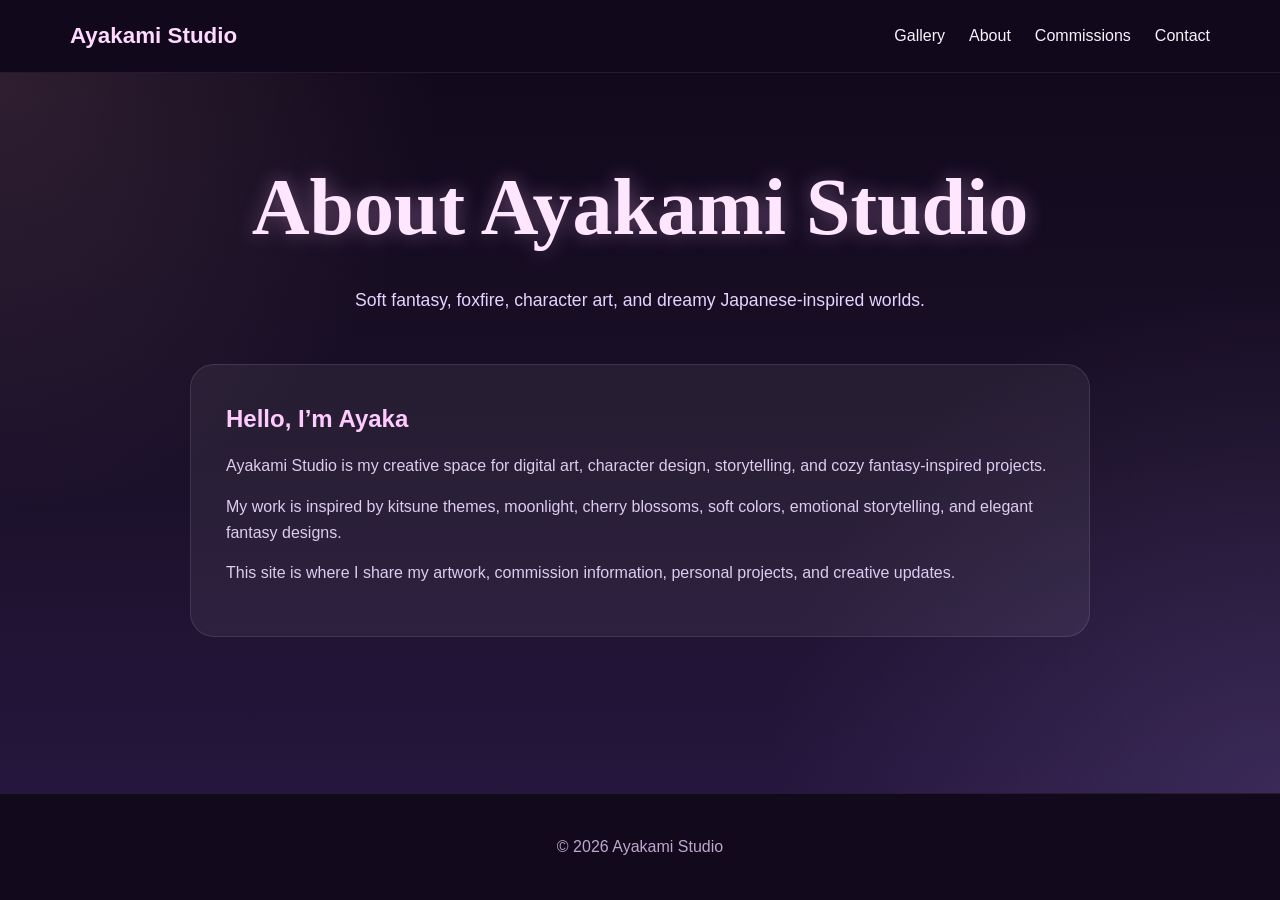
==== about.html @ 5dc8aed6 "Add files via upload" ====
<!DOCTYPE html>
<html lang="en">
<head>
  <meta charset="UTF-8" />
  <meta name="viewport" content="width=device-width, initial-scale=1.0" />
  <title>About | Ayakami Studio</title>
  <link rel="stylesheet" href="css/style.css" />
</head>

<body>
  <header class="site-header">
    <nav class="navbar">
      <a href="index.html" class="logo-text">Ayakami Studio</a>

      <div class="nav-links">
        <a href="gallery.html">Gallery</a>
        <a href="about.html">About</a>
        <a href="commissions.html">Commissions</a>
        <a href="contact.html">Contact</a>
      </div>
    </nav>
  </header>

  <main class="page">
    <section class="page-header">
      <h1>About Ayakami Studio</h1>
      <p>Soft fantasy, foxfire, character art, and dreamy Japanese-inspired worlds.</p>
    </section>

    <section class="content-card">
      <h2>Hello, I’m Ayaka</h2>

      <p>
        Ayakami Studio is my creative space for digital art, character design,
        storytelling, and cozy fantasy-inspired projects.
      </p>

      <p>
        My work is inspired by kitsune themes, moonlight, cherry blossoms,
        soft colors, emotional storytelling, and elegant fantasy designs.
      </p>

      <p>
        This site is where I share my artwork, commission information,
        personal projects, and creative updates.
      </p>
    </section>
  </main>

  <footer>
    <p>© 2026 Ayakami Studio</p>
  </footer>
</body>
</html>
---- css/style.css ----
/* ------------------ */
/* Global Settings */
/* ------------------ */

* {
    margin: 0;
    padding: 0;
    box-sizing: border-box;
}

body {
    background: #12091c;
    color: #f8f3ff;
    font-family: "Segoe UI", sans-serif;
    line-height: 1.6;
    overflow-x: hidden;
}

a {
    text-decoration: none;
    color: inherit;
}

/* ------------------ */
/* Header */
/* ------------------ */

.site-header {
    position: sticky;
    top: 0;
    z-index: 100;

    backdrop-filter: blur(12px);

    background: rgba(18, 9, 28, 0.8);

    border-bottom: 1px solid rgba(255,255,255,0.08);
}

.navbar {
    max-width: 1200px;

    margin: auto;

    padding: 18px 30px;

    display: flex;

    justify-content: space-between;

    align-items: center;
}

.logo-text {
    font-size: 1.4rem;
    font-weight: bold;
    color: #ffd9ff;
}

.nav-links {
    display: flex;
    gap: 24px;
}

.nav-links a {
    transition: .2s;
}

.nav-links a:hover {
    color: #ffbaf4;
}

/* ------------------ */
/* Hero */
/* ------------------ */

.hero {

    min-height: 80vh;

    display: flex;
    justify-content: center;
    align-items: center;

    text-align: center;

    position: relative;

    overflow: hidden;

    padding: 50px 20px;

    background:

        radial-gradient(
            circle at top left,
            rgba(255,182,193,.15),
            transparent 35%
        ),

        radial-gradient(
            circle at bottom right,
            rgba(190,160,255,.15),
            transparent 35%
        ),

        linear-gradient(
            180deg,
            #12091c,
            #1a1028,
            #25163d
        );
}

/* Moon */

.hero::after {

    content: "";

    position: absolute;

    width: 350px;
    height: 350px;

    top: -120px;
    right: -100px;

    border-radius: 50%;

    background:

        radial-gradient(
            circle,
            rgba(255,255,255,.9),
            rgba(255,220,255,.8),
            rgba(255,180,255,.2),
            transparent
        );

    filter: blur(5px);
}

/* Vertical Japanese Lines */

.hero::before {

    content: "";

    position: absolute;

    inset: 0;

    background-image:

        repeating-linear-gradient(
            90deg,
            transparent,
            transparent 140px,
            rgba(255,255,255,.02) 141px
        );
}

/* ------------------ */
/* Hero Content */
/* ------------------ */

.hero-content {
    position: relative;
    z-index: 5;
}

.hero-logo {

    width: 180px;
    height: 180px;

    object-fit: contain;

    margin-bottom: 30px;

    filter:
        drop-shadow(0 0 25px rgba(255,180,255,.4));
}

.hero h1 {

    font-size: clamp(4rem, 10vw, 7rem);

    font-family:
        "Yu Mincho",
        serif;

    color: #ffe6ff;

    letter-spacing: 3px;

    text-shadow:
        0 0 20px rgba(255,180,255,.4);
}

.japanese-name {

    margin-top: 10px;

    color: #d8b7ff;

    letter-spacing: 10px;

    font-size: 1.1rem;
}

.tagline {

    margin-top: 25px;

    font-size: 1.2rem;

    color: #e9d9ff;

    max-width: 700px;
}

/* ------------------ */
/* Buttons */
/* ------------------ */

.hero-buttons {

    margin-top: 40px;

    display: flex;

    justify-content: center;

    gap: 20px;

    flex-wrap: wrap;
}

.button {

    background: #ff9df0;

    color: #1c1028;

    padding: 14px 28px;

    border-radius: 999px;

    font-weight: bold;

    transition: .25s;
}

.button:hover {

    transform: translateY(-3px);

    background: #ffc7f8;
}

.secondary {

    background: transparent;

    color: #ffd6ff;

    border: 1px solid #ff9df0;
}

/* ------------------ */
/* Cards */
/* ------------------ */

.home-grid {

    max-width: 1200px;

    margin: 80px auto;

    padding: 0 25px;

    display: grid;

    grid-template-columns:
        repeat(auto-fit, minmax(250px, 1fr));

    gap: 25px;
}

.home-card {

    padding: 30px;

    border-radius: 20px;

    background:
        rgba(255,255,255,.05);

    border:
        1px solid rgba(255,255,255,.08);

    transition: .25s;
}

.home-card:hover {

    transform: translateY(-5px);

    border-color:
        rgba(255,180,255,.5);

    background:
        rgba(255,255,255,.08);
}

.home-card h2 {

    margin-bottom: 15px;

    color: #ffcbff;
}

.home-card p {

    color: #d7c5ea;
}

/* ------------------ */
/* Footer */
/* ------------------ */

footer {

    text-align: center;

    padding: 40px 20px;

    border-top:
        1px solid rgba(255,255,255,.08);

    color: #bca8cf;
}

/* ------------------ */
/* Mobile */
/* ------------------ */

@media (max-width: 768px) {

    .navbar {
        flex-direction: column;
        gap: 15px;
    }

    .nav-links {
        flex-wrap: wrap;
        justify-content: center;
    }

    .hero-logo {
        width: 140px;
        height: 140px;
    }
}

/* ------------------ */
/* Inner Pages */
/* ------------------ */

.page {
    min-height: 80vh;
    padding: 70px 25px;
    background:
        radial-gradient(circle at top left, rgba(255,182,193,.12), transparent 30%),
        radial-gradient(circle at bottom right, rgba(190,160,255,.14), transparent 35%),
        linear-gradient(180deg, #12091c, #1a1028, #25163d);
}

.page-header {
    max-width: 900px;
    margin: 0 auto 50px;
    text-align: center;
}

.page-header h1 {
    font-size: clamp(3rem, 8vw, 5rem);
    font-family: "Yu Mincho", serif;
    color: #ffe6ff;
    text-shadow: 0 0 20px rgba(255,180,255,.35);
}

.page-header p {
    margin-top: 15px;
    color: #e5d4ff;
    font-size: 1.1rem;
}

.content-card {
    max-width: 900px;
    margin: 0 auto 30px;
    padding: 35px;
    border-radius: 24px;
    background: rgba(255,255,255,.06);
    border: 1px solid rgba(255,255,255,.1);
}

.content-card h2 {
    color: #ffcbff;
    margin-bottom: 15px;
}

.content-card p {
    color: #ddccef;
    margin-bottom: 15px;
}

.content-card ul {
    padding-left: 25px;
    color: #ddccef;
}

.gallery-grid,
.social-grid,
.commission-grid {
    max-width: 1200px;
    margin: 0 auto;
    display: grid;
    gap: 25px;
}

.gallery-grid {
    grid-template-columns: repeat(auto-fit, minmax(240px, 1fr));
}

.gallery-card,
.social-card {
    background: rgba(255,255,255,.06);
    border: 1px solid rgba(255,255,255,.1);
    border-radius: 24px;
    overflow: hidden;
    transition: .25s;
}

.gallery-card:hover,
.social-card:hover {
    transform: translateY(-5px);
    border-color: rgba(255,180,255,.5);
    background: rgba(255,255,255,.09);
}

.gallery-card img {
    width: 100%;
    height: 260px;
    object-fit: cover;
    display: block;
}

.gallery-card h2,
.social-card h2 {
    padding: 20px 20px 5px;
    color: #ffcbff;
}

.gallery-card p,
.social-card p {
    padding: 0 20px 22px;
    color: #d7c5ea;
}

.social-grid {
    grid-template-columns: repeat(auto-fit, minmax(230px, 1fr));
}

.social-card {
    padding: 10px;
}

.commission-grid {
    grid-template-columns: repeat(auto-fit, minmax(300px, 1fr));
    margin-bottom: 30px;
}
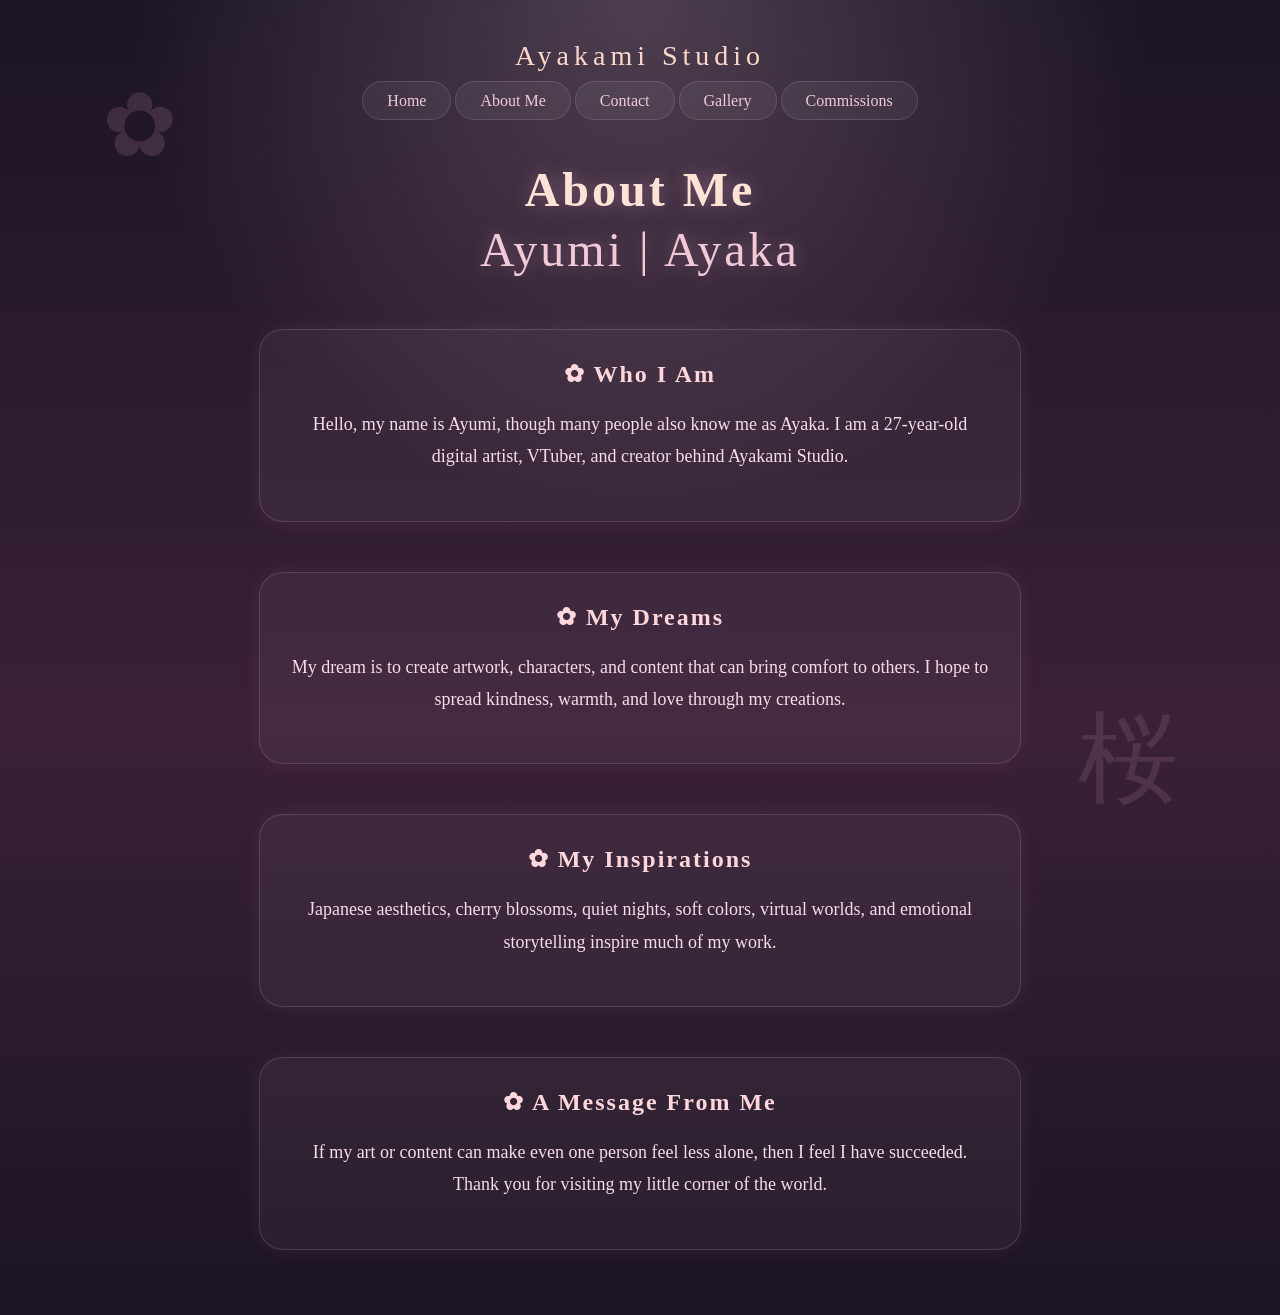
==== commit 381bfb82: "Added About, Contact, Gallery, and Commissions pages" ====
--- a/about.html
+++ b/about.html
@@ -1,54 +1,81 @@
 <!DOCTYPE html>
 <html lang="en">
 <head>
-  <meta charset="UTF-8" />
-  <meta name="viewport" content="width=device-width, initial-scale=1.0" />
-  <title>About | Ayakami Studio</title>
-  <link rel="stylesheet" href="css/style.css" />
+    <meta charset="UTF-8">
+    <meta name="viewport" content="width=device-width, initial-scale=1.0">
+    <title>About Me | Ayakami Studio</title>
+
+    <link rel="stylesheet" href="css/style.css">
 </head>
 
 <body>
-  <header class="site-header">
-    <nav class="navbar">
-      <a href="index.html" class="logo-text">Ayakami Studio</a>
 
-      <div class="nav-links">
+    <main class="home">
+
+        <p class="studio-name">Ayakami Studio</p>
+
+      <nav>
+        <a href="index.html">Home</a>
+        <a href="about.html">About Me</a>
+        <a href="contact.html">Contact</a>
         <a href="gallery.html">Gallery</a>
-        <a href="about.html">About</a>
         <a href="commissions.html">Commissions</a>
-        <a href="contact.html">Contact</a>
-      </div>
-    </nav>
-  </header>
+      </nav>
 
-  <main class="page">
-    <section class="page-header">
-      <h1>About Ayakami Studio</h1>
-      <p>Soft fantasy, foxfire, character art, and dreamy Japanese-inspired worlds.</p>
-    </section>
 
-    <section class="content-card">
-      <h2>Hello, I’m Ayaka</h2>
+        <section class="name-block">
+            <h1>About Me</h1>
+            <p class="japanese-name">Ayumi | Ayaka </p>
+        </section>
 
-      <p>
-        Ayakami Studio is my creative space for digital art, character design,
-        storytelling, and cozy fantasy-inspired projects.
-      </p>
+        <div class="about-card">
 
-      <p>
-        My work is inspired by kitsune themes, moonlight, cherry blossoms,
-        soft colors, emotional storytelling, and elegant fantasy designs.
-      </p>
+            <h2>✿ Who I Am</h2>
 
-      <p>
-        This site is where I share my artwork, commission information,
-        personal projects, and creative updates.
-      </p>
-    </section>
-  </main>
+            <p>
+                Hello, my name is Ayumi, though many people also know me as Ayaka.
+                I am a 27-year-old digital artist, VTuber, and creator behind
+                Ayakami Studio.
+            </p>
 
-  <footer>
-    <p>© 2026 Ayakami Studio</p>
-  </footer>
+        </div>
+
+        <div class="about-card">
+
+            <h2>✿ My Dreams</h2>
+
+            <p>
+                My dream is to create artwork, characters, and content that can
+                bring comfort to others. I hope to spread kindness, warmth,
+                and love through my creations.
+            </p>
+
+        </div>
+
+        <div class="about-card">
+
+            <h2>✿ My Inspirations</h2>
+
+            <p>
+                Japanese aesthetics, cherry blossoms, quiet nights, soft colors,
+                virtual worlds, and emotional storytelling inspire much of my work.
+            </p>
+
+        </div>
+
+        <div class="about-card">
+
+            <h2>✿ A Message From Me</h2>
+
+            <p>
+                If my art or content can make even one person feel less alone,
+                then I feel I have succeeded. Thank you for visiting my little
+                corner of the world.
+            </p>
+
+        </div>
+
+    </main>
+
 </body>
 </html>
--- a/css/style.css
+++ b/css/style.css
@@ -1,483 +1,421 @@
-/* ------------------ */
-/* Global Settings */
-/* ------------------ */
-
-* {
+/* ==========================
+   Global Theme
+========================== */
+
+body {
     margin: 0;
-    padding: 0;
-    box-sizing: border-box;
-}
-
-body {
-    background: #12091c;
-    color: #f8f3ff;
-    font-family: "Segoe UI", sans-serif;
-    line-height: 1.6;
-    overflow-x: hidden;
-}
-
-a {
-    text-decoration: none;
-    color: inherit;
-}
-
-/* ------------------ */
-/* Header */
-/* ------------------ */
-
-.site-header {
-    position: sticky;
-    top: 0;
-    z-index: 100;
-
-    backdrop-filter: blur(12px);
-
-    background: rgba(18, 9, 28, 0.8);
-
-    border-bottom: 1px solid rgba(255,255,255,0.08);
-}
-
-.navbar {
-    max-width: 1200px;
-
-    margin: auto;
-
-    padding: 18px 30px;
-
-    display: flex;
-
-    justify-content: space-between;
-
-    align-items: center;
-}
-
-.logo-text {
-    font-size: 1.4rem;
-    font-weight: bold;
-    color: #ffd9ff;
-}
-
-.nav-links {
-    display: flex;
-    gap: 24px;
-}
-
-.nav-links a {
-    transition: .2s;
-}
-
-.nav-links a:hover {
-    color: #ffbaf4;
-}
-
-/* ------------------ */
-/* Hero */
-/* ------------------ */
-
-.hero {
-
-    min-height: 80vh;
-
-    display: flex;
-    justify-content: center;
-    align-items: center;
-
-    text-align: center;
-
-    position: relative;
-
-    overflow: hidden;
-
-    padding: 50px 20px;
+    min-height: 100vh;
+
+    font-family: Georgia, serif;
 
     background:
-
         radial-gradient(
-            circle at top left,
-            rgba(255,182,193,.15),
+            circle at top,
+            rgba(255, 214, 232, 0.22),
             transparent 35%
         ),
-
-        radial-gradient(
-            circle at bottom right,
-            rgba(190,160,255,.15),
-            transparent 35%
-        ),
-
         linear-gradient(
             180deg,
-            #12091c,
-            #1a1028,
-            #25163d
+            #1b1424,
+            #3a2138 55%,
+            #1b1424
         );
-}
-
-/* Moon */
-
-.hero::after {
-
-    content: "";
-
-    position: absolute;
-
+
+    color: #fff7f0;
+}
+
+body::before {
+    content: "✿";
+
+    position: fixed;
+
+    top: 8%;
+    left: 8%;
+
+    font-size: 90px;
+
+    color: rgba(255, 190, 210, 0.14);
+
+    pointer-events: none;
+}
+
+body::after {
+    content: "桜";
+
+    position: fixed;
+
+    bottom: 8%;
+    right: 8%;
+
+    font-size: 100px;
+
+    color: rgba(255, 190, 210, 0.12);
+
+    pointer-events: none;
+}
+
+/* ==========================
+   Layout
+========================== */
+
+.home {
+    min-height: 100vh;
+
+    display: flex;
+    flex-direction: column;
+
+    align-items: center;
+    justify-content: center;
+
+    text-align: center;
+
+    padding: 40px 20px;
+}
+
+/* ==========================
+   Studio Title
+========================== */
+
+.studio-name {
+    margin: 0 0 20px;
+
+    font-size: 28px;
+
+    letter-spacing: 5px;
+
+    color: #ffd6c9;
+}
+
+/* ==========================
+   Logo
+========================== */
+
+.logo {
     width: 350px;
-    height: 350px;
-
-    top: -120px;
-    right: -100px;
-
-    border-radius: 50%;
-
-    background:
-
-        radial-gradient(
-            circle,
-            rgba(255,255,255,.9),
-            rgba(255,220,255,.8),
-            rgba(255,180,255,.2),
-            transparent
-        );
-
-    filter: blur(5px);
-}
-
-/* Vertical Japanese Lines */
-
-.hero::before {
-
-    content: "";
-
-    position: absolute;
-
-    inset: 0;
-
-    background-image:
-
-        repeating-linear-gradient(
-            90deg,
-            transparent,
-            transparent 140px,
-            rgba(255,255,255,.02) 141px
-        );
-}
-
-/* ------------------ */
-/* Hero Content */
-/* ------------------ */
-
-.hero-content {
-    position: relative;
-    z-index: 5;
-}
-
-.hero-logo {
-
-    width: 180px;
-    height: 180px;
-
-    object-fit: contain;
+    max-width: 80%;
+
+    height: auto;
 
     margin-bottom: 30px;
 
     filter:
-        drop-shadow(0 0 25px rgba(255,180,255,.4));
-}
-
-.hero h1 {
-
-    font-size: clamp(4rem, 10vw, 7rem);
-
-    font-family:
-        "Yu Mincho",
-        serif;
-
-    color: #ffe6ff;
+        drop-shadow(0 0 10px rgba(255,180,210,0.3))
+        drop-shadow(0 0 25px rgba(255,180,210,0.15));
+}
+
+/* ==========================
+   Navigation
+========================== */
+
+nav {
+    margin-bottom: 50px;
+}
+
+nav a {
+    color: #f2c9d7;
+
+    text-decoration: none;
+
+    padding: 10px 24px;
+
+    border-radius: 30px;
+
+    background: rgba(255,255,255,0.05);
+
+    border: 1px solid rgba(255,214,232,0.15);
+
+    transition: 0.3s ease;
+}
+
+nav a:hover {
+    background: rgba(255,255,255,0.12);
+
+    box-shadow:
+        0 0 12px rgba(255,190,210,0.2);
+}
+
+/* ==========================
+   Names
+========================== */
+
+.name-block {
+    margin-bottom: 24px;
+}
+
+.name-block h1,
+.japanese-name {
+    margin: 0;
+
+    font-size: 48px;
+
+    line-height: 1.25;
 
     letter-spacing: 3px;
 
+    color: #ffe2d6;
+
     text-shadow:
-        0 0 20px rgba(255,180,255,.4);
+        0 0 18px rgba(255,170,205,0.35);
 }
 
 .japanese-name {
-
-    margin-top: 10px;
-
-    color: #d8b7ff;
-
-    letter-spacing: 10px;
-
-    font-size: 1.1rem;
-}
+    color: #f2c9d7;
+}
+
+/* ==========================
+   Tagline
+========================== */
 
 .tagline {
-
-    margin-top: 25px;
-
-    font-size: 1.2rem;
-
-    color: #e9d9ff;
-
-    max-width: 700px;
-}
-
-/* ------------------ */
-/* Buttons */
-/* ------------------ */
-
-.hero-buttons {
-
+    margin: 0 0 28px;
+
+    font-size: 18px;
+
+    letter-spacing: 3px;
+
+    text-transform: uppercase;
+
+    color: #d8a7b1;
+}
+
+/* ==========================
+   Welcome Text
+========================== */
+
+.welcome {
+    max-width: 650px;
+
+    margin: 0;
+
+    font-size: 20px;
+
+    line-height: 1.6;
+
+    color: #f8dce8;
+}
+
+/* ==========================
+   About Me Section
+========================== */
+
+.about-me {
+    padding: 90px 25px;
+
+    text-align: center;
+
+    background: rgba(255,214,232,0.05);
+
+    border-top: 1px solid rgba(255,214,232,0.15);
+}
+
+.about-me h2 {
+    margin-bottom: 35px;
+
+    font-size: 38px;
+
+    letter-spacing: 4px;
+
+    color: #ffd6c9;
+}
+
+.about-me p {
+    max-width: 750px;
+
+    margin: 0 auto 25px;
+
+    line-height: 1.9;
+
+    font-size: 19px;
+
+    color: #f8dce8;
+}
+
+/* ==========================
+   Contact Cards
+========================== */
+
+.contact-card {
+    width: 550px;
+    max-width: 90%;
+
+    margin: 30px 0;
+    padding: 30px;
+
+    background: rgba(255,220,235,0.05);
+
+    border: 1px solid rgba(255,220,235,0.15);
+
+    border-radius: 24px;
+
+    box-shadow:
+        0 0 20px rgba(255,180,210,0.08);
+}
+
+.contact-card h2 {
+    margin-top: 0;
+    margin-bottom: 20px;
+
+    color: #ffd6dc;
+
+    letter-spacing: 2px;
+}
+
+.contact-card p {
+    display: flex;
+
+    align-items: center;
+
+    margin: 14px 0;
+
+    font-size: 18px;
+}
+
+.contact-card i {
+    width: 30px;
+
+    margin-right: 12px;
+}
+
+/* Social Colors */
+
+.discord {
+    color: #5865F2;
+}
+
+.twitch {
+    color: #9146FF;
+}
+
+.twitter {
+    color: #e8e8e8;
+}
+
+.reddit {
+    color: #FF4500;
+}
+
+.vgen {
+    color: #ff93c9;
+}
+
+.kofi {
+    color: #29ABE0;
+}
+
+/* Business Colors */
+
+.email {
+    color: #ffd6dc;
+}
+
+.commissions {
+    color: #7CFFB2;
+}
+
+.collabs {
+    color: #8FD8FF;
+}
+
+.business {
+    color: #FFE08A;
+}
+
+/* ==========================
+   Closing Text
+========================== */
+
+.closing {
     margin-top: 40px;
 
-    display: flex;
-
-    justify-content: center;
-
-    gap: 20px;
-
-    flex-wrap: wrap;
-}
-
-.button {
-
-    background: #ff9df0;
-
-    color: #1c1028;
-
-    padding: 14px 28px;
-
-    border-radius: 999px;
-
-    font-weight: bold;
-
-    transition: .25s;
-}
-
-.button:hover {
-
-    transform: translateY(-3px);
-
-    background: #ffc7f8;
-}
-
-.secondary {
-
-    background: transparent;
-
-    color: #ffd6ff;
-
-    border: 1px solid #ff9df0;
-}
-
-/* ------------------ */
-/* Cards */
-/* ------------------ */
-
-.home-grid {
-
-    max-width: 1200px;
-
-    margin: 80px auto;
-
-    padding: 0 25px;
-
-    display: grid;
-
-    grid-template-columns:
-        repeat(auto-fit, minmax(250px, 1fr));
-
-    gap: 25px;
-}
-
-.home-card {
-
+    font-style: italic;
+
+    color: #d8a7b1;
+}
+
+/* ==========================
+   Mobile
+========================== */
+
+@media (max-width: 700px) {
+
+    .name-block h1,
+    .japanese-name {
+        font-size: 34px;
+    }
+
+    .logo {
+        width: 250px;
+    }
+
+    .welcome {
+        font-size: 18px;
+    }
+
+    .contact-card {
+        padding: 20px;
+    }
+}
+
+.about-card {
+    width: 700px;
+    max-width: 90%;
+
+    margin: 25px 0;
     padding: 30px;
 
-    border-radius: 20px;
-
-    background:
-        rgba(255,255,255,.05);
-
-    border:
-        1px solid rgba(255,255,255,.08);
-
-    transition: .25s;
-}
-
-.home-card:hover {
-
-    transform: translateY(-5px);
-
-    border-color:
-        rgba(255,180,255,.5);
-
-    background:
-        rgba(255,255,255,.08);
-}
-
-.home-card h2 {
-
-    margin-bottom: 15px;
-
-    color: #ffcbff;
-}
-
-.home-card p {
-
-    color: #d7c5ea;
-}
-
-/* ------------------ */
-/* Footer */
-/* ------------------ */
-
-footer {
-
-    text-align: center;
-
-    padding: 40px 20px;
-
-    border-top:
-        1px solid rgba(255,255,255,.08);
-
-    color: #bca8cf;
-}
-
-/* ------------------ */
-/* Mobile */
-/* ------------------ */
-
-@media (max-width: 768px) {
-
-    .navbar {
-        flex-direction: column;
-        gap: 15px;
-    }
-
-    .nav-links {
-        flex-wrap: wrap;
-        justify-content: center;
-    }
-
-    .hero-logo {
-        width: 140px;
-        height: 140px;
-    }
-}
-
-/* ------------------ */
-/* Inner Pages */
-/* ------------------ */
-
-.page {
-    min-height: 80vh;
-    padding: 70px 25px;
-    background:
-        radial-gradient(circle at top left, rgba(255,182,193,.12), transparent 30%),
-        radial-gradient(circle at bottom right, rgba(190,160,255,.14), transparent 35%),
-        linear-gradient(180deg, #12091c, #1a1028, #25163d);
-}
-
-.page-header {
-    max-width: 900px;
-    margin: 0 auto 50px;
-    text-align: center;
-}
-
-.page-header h1 {
-    font-size: clamp(3rem, 8vw, 5rem);
-    font-family: "Yu Mincho", serif;
-    color: #ffe6ff;
-    text-shadow: 0 0 20px rgba(255,180,255,.35);
-}
-
-.page-header p {
-    margin-top: 15px;
-    color: #e5d4ff;
-    font-size: 1.1rem;
-}
-
-.content-card {
-    max-width: 900px;
-    margin: 0 auto 30px;
-    padding: 35px;
+    background: rgba(255,220,235,0.05);
+
+    border: 1px solid rgba(255,220,235,0.15);
+
     border-radius: 24px;
-    background: rgba(255,255,255,.06);
-    border: 1px solid rgba(255,255,255,.1);
-}
-
-.content-card h2 {
-    color: #ffcbff;
-    margin-bottom: 15px;
-}
-
-.content-card p {
-    color: #ddccef;
-    margin-bottom: 15px;
-}
-
-.content-card ul {
-    padding-left: 25px;
-    color: #ddccef;
-}
-
-.gallery-grid,
-.social-grid,
-.commission-grid {
-    max-width: 1200px;
-    margin: 0 auto;
-    display: grid;
-    gap: 25px;
+
+    box-shadow:
+        0 0 20px rgba(255,180,210,0.08);
+}
+
+.about-card h2 {
+    margin-top: 0;
+
+    color: #ffd6dc;
+
+    letter-spacing: 2px;
+}
+
+.about-card p {
+    line-height: 1.8;
+
+    color: #f8dce8;
+
+    font-size: 18px;
 }
 
 .gallery-grid {
-    grid-template-columns: repeat(auto-fit, minmax(240px, 1fr));
-}
-
-.gallery-card,
-.social-card {
-    background: rgba(255,255,255,.06);
-    border: 1px solid rgba(255,255,255,.1);
-    border-radius: 24px;
-    overflow: hidden;
-    transition: .25s;
-}
-
-.gallery-card:hover,
-.social-card:hover {
-    transform: translateY(-5px);
-    border-color: rgba(255,180,255,.5);
-    background: rgba(255,255,255,.09);
-}
-
-.gallery-card img {
-    width: 100%;
-    height: 260px;
-    object-fit: cover;
-    display: block;
-}
-
-.gallery-card h2,
-.social-card h2 {
-    padding: 20px 20px 5px;
-    color: #ffcbff;
-}
-
-.gallery-card p,
-.social-card p {
-    padding: 0 20px 22px;
-    color: #d7c5ea;
-}
-
-.social-grid {
-    grid-template-columns: repeat(auto-fit, minmax(230px, 1fr));
-}
-
-.social-card {
-    padding: 10px;
-}
-
-.commission-grid {
-    grid-template-columns: repeat(auto-fit, minmax(300px, 1fr));
-    margin-bottom: 30px;
-}
+  width: 900px;
+  max-width: 95%;
+  margin-top: 40px;
+
+  display: grid;
+  grid-template-columns: repeat(3, 1fr);
+  gap: 22px;
+}
+
+.gallery-item {
+  min-height: 180px;
+
+  display: flex;
+  align-items: center;
+  justify-content: center;
+
+  background: rgba(255, 220, 235, 0.05);
+  border: 1px solid rgba(255, 220, 235, 0.15);
+  border-radius: 24px;
+
+  color: #f8dce8;
+  box-shadow: 0 0 20px rgba(255, 180, 210, 0.08);
+}
+
+@media (max-width: 800px) {
+  .gallery-grid {
+    grid-template-columns: 1fr;
+  }
+}
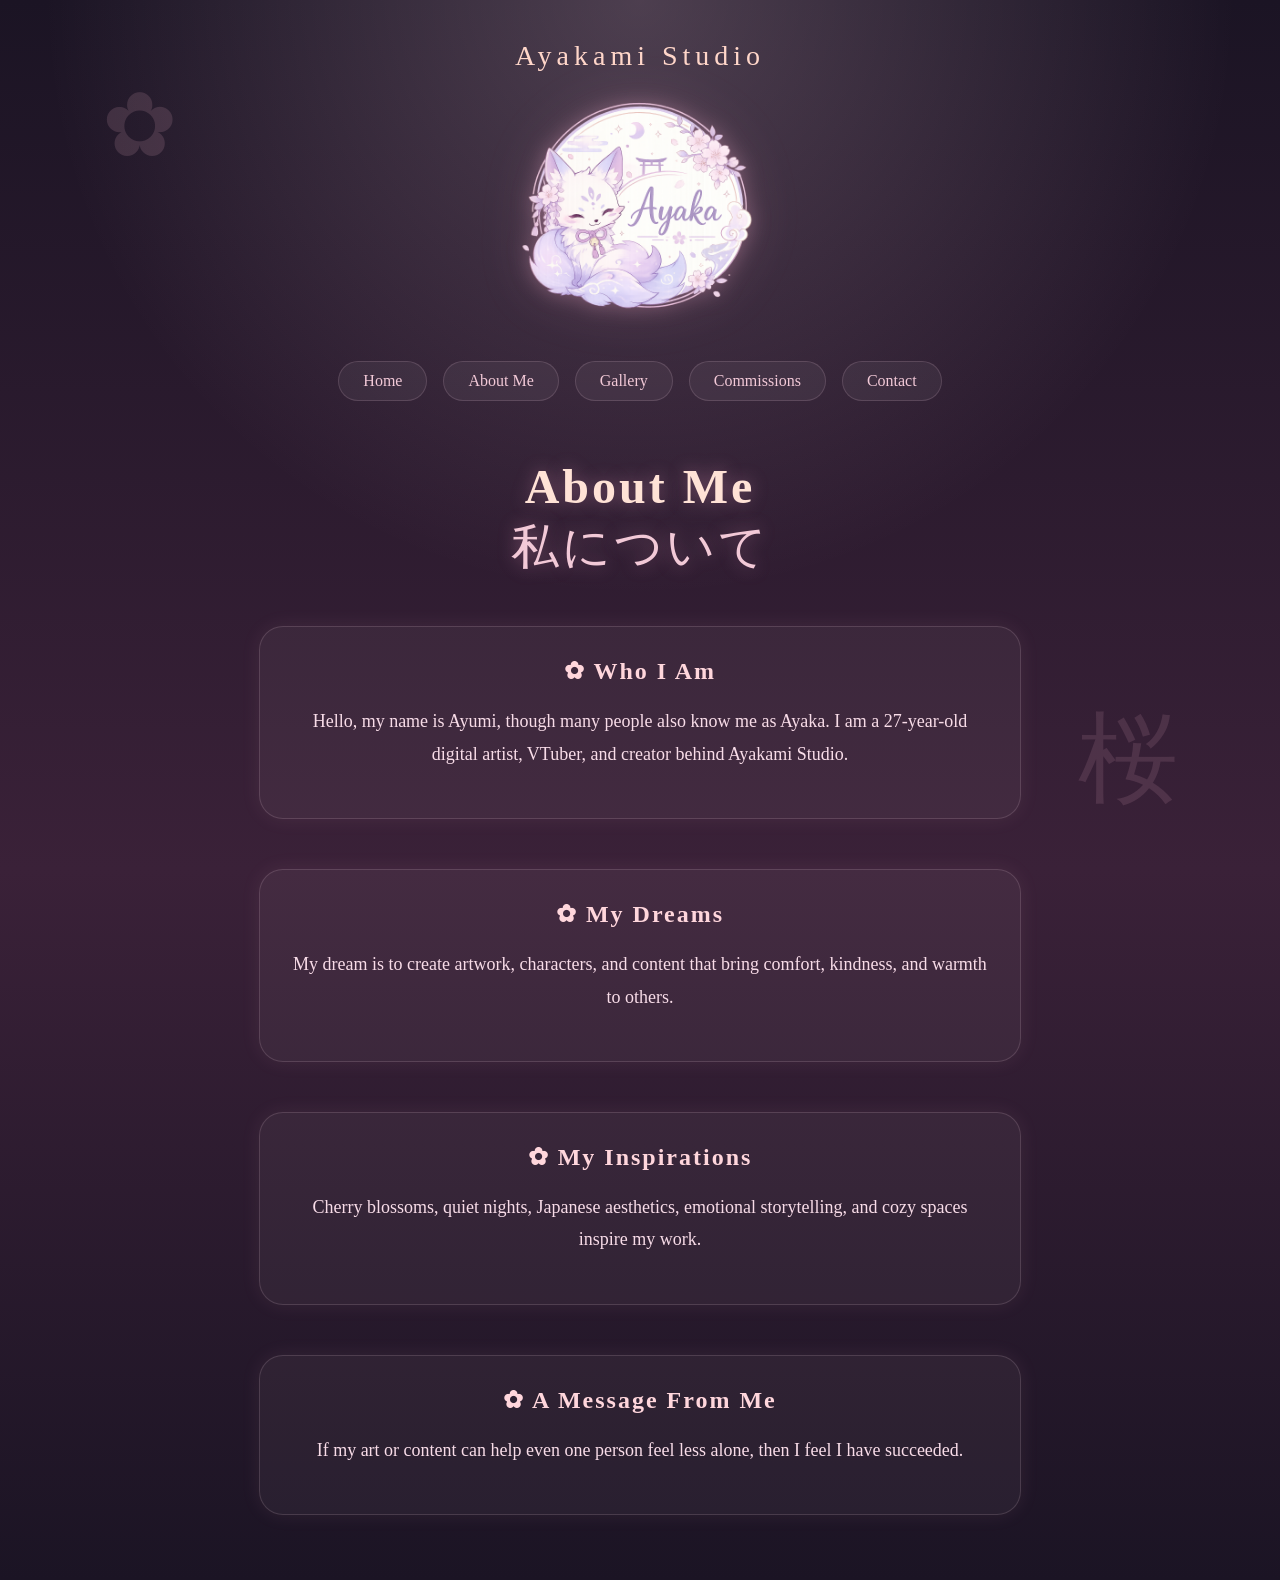
==== commit 98b573cd: "Updated website" ====
--- a/about.html
+++ b/about.html
@@ -1,5 +1,6 @@
 <!DOCTYPE html>
 <html lang="en">
+
 <head>
     <meta charset="UTF-8">
     <meta name="viewport" content="width=device-width, initial-scale=1.0">
@@ -14,22 +15,22 @@
 
         <p class="studio-name">Ayakami Studio</p>
 
-      <nav>
-        <a href="index.html">Home</a>
-        <a href="about.html">About Me</a>
-        <a href="contact.html">Contact</a>
-        <a href="gallery.html">Gallery</a>
-        <a href="commissions.html">Commissions</a>
-      </nav>
+        <img src="images/logo.png" alt="Ayakami Studio Logo" class="logo">
 
+        <nav>
+            <a href="index.html">Home</a>
+            <a href="about.html">About Me</a>
+            <a href="gallery.html">Gallery</a>
+            <a href="commissions.html">Commissions</a>
+            <a href="contact.html">Contact</a>
+        </nav>
 
         <section class="name-block">
             <h1>About Me</h1>
-            <p class="japanese-name">Ayumi | Ayaka </p>
+            <p class="japanese-name">私について</p>
         </section>
 
         <div class="about-card">
-
             <h2>✿ Who I Am</h2>
 
             <p>
@@ -37,45 +38,37 @@
                 I am a 27-year-old digital artist, VTuber, and creator behind
                 Ayakami Studio.
             </p>
-
         </div>
 
         <div class="about-card">
-
             <h2>✿ My Dreams</h2>
 
             <p>
-                My dream is to create artwork, characters, and content that can
-                bring comfort to others. I hope to spread kindness, warmth,
-                and love through my creations.
+                My dream is to create artwork, characters, and content that
+                bring comfort, kindness, and warmth to others.
             </p>
-
         </div>
 
         <div class="about-card">
-
             <h2>✿ My Inspirations</h2>
 
             <p>
-                Japanese aesthetics, cherry blossoms, quiet nights, soft colors,
-                virtual worlds, and emotional storytelling inspire much of my work.
+                Cherry blossoms, quiet nights, Japanese aesthetics,
+                emotional storytelling, and cozy spaces inspire my work.
             </p>
-
         </div>
 
         <div class="about-card">
-
             <h2>✿ A Message From Me</h2>
 
             <p>
-                If my art or content can make even one person feel less alone,
-                then I feel I have succeeded. Thank you for visiting my little
-                corner of the world.
+                If my art or content can help even one person feel less alone,
+                then I feel I have succeeded.
             </p>
-
         </div>
 
     </main>
 
 </body>
+
 </html>
--- a/css/style.css
+++ b/css/style.css
@@ -5,52 +5,37 @@
 body {
     margin: 0;
     min-height: 100vh;
-
     font-family: Georgia, serif;
 
     background:
-        radial-gradient(
-            circle at top,
+        radial-gradient(circle at top,
             rgba(255, 214, 232, 0.22),
-            transparent 35%
-        ),
-        linear-gradient(
-            180deg,
+            transparent 35%),
+        linear-gradient(180deg,
             #1b1424,
             #3a2138 55%,
-            #1b1424
-        );
+            #1b1424);
 
     color: #fff7f0;
 }
 
 body::before {
     content: "✿";
-
     position: fixed;
-
     top: 8%;
     left: 8%;
-
     font-size: 90px;
-
     color: rgba(255, 190, 210, 0.14);
-
     pointer-events: none;
 }
 
 body::after {
     content: "桜";
-
     position: fixed;
-
     bottom: 8%;
     right: 8%;
-
     font-size: 100px;
-
     color: rgba(255, 190, 210, 0.12);
-
     pointer-events: none;
 }
 
@@ -60,47 +45,33 @@
 
 .home {
     min-height: 100vh;
-
     display: flex;
     flex-direction: column;
-
     align-items: center;
-    justify-content: center;
-
     text-align: center;
 
     padding: 40px 20px;
 }
 
 /* ==========================
-   Studio Title
+   Studio Title + Logo
 ========================== */
 
 .studio-name {
     margin: 0 0 20px;
-
     font-size: 28px;
-
     letter-spacing: 5px;
-
     color: #ffd6c9;
 }
-
-/* ==========================
-   Logo
-========================== */
 
 .logo {
     width: 350px;
     max-width: 80%;
-
     height: auto;
-
     margin-bottom: 30px;
 
     filter:
-        drop-shadow(0 0 10px rgba(255,180,210,0.3))
-        drop-shadow(0 0 25px rgba(255,180,210,0.15));
+        drop-shadow(0 0 10px rgba(255, 180, 210, 0.3)) drop-shadow(0 0 25px rgba(255, 180, 210, 0.15));
 }
 
 /* ==========================
@@ -113,29 +84,26 @@
 
 nav a {
     color: #f2c9d7;
-
     text-decoration: none;
 
+    display: inline-block;
+    margin: 6px;
     padding: 10px 24px;
 
     border-radius: 30px;
-
-    background: rgba(255,255,255,0.05);
-
-    border: 1px solid rgba(255,214,232,0.15);
+    background: rgba(255, 255, 255, 0.05);
+    border: 1px solid rgba(255, 214, 232, 0.15);
 
     transition: 0.3s ease;
 }
 
 nav a:hover {
-    background: rgba(255,255,255,0.12);
-
-    box-shadow:
-        0 0 12px rgba(255,190,210,0.2);
-}
-
-/* ==========================
-   Names
+    background: rgba(255, 255, 255, 0.12);
+    box-shadow: 0 0 12px rgba(255, 190, 210, 0.2);
+}
+
+/* ==========================
+   Page Titles
 ========================== */
 
 .name-block {
@@ -145,17 +113,11 @@
 .name-block h1,
 .japanese-name {
     margin: 0;
-
     font-size: 48px;
-
     line-height: 1.25;
-
     letter-spacing: 3px;
-
     color: #ffe2d6;
-
-    text-shadow:
-        0 0 18px rgba(255,170,205,0.35);
+    text-shadow: 0 0 18px rgba(255, 170, 205, 0.35);
 }
 
 .japanese-name {
@@ -163,120 +125,82 @@
 }
 
 /* ==========================
-   Tagline
+   Text
 ========================== */
 
 .tagline {
     margin: 0 0 28px;
-
     font-size: 18px;
-
     letter-spacing: 3px;
-
     text-transform: uppercase;
-
     color: #d8a7b1;
 }
-
-/* ==========================
-   Welcome Text
-========================== */
 
 .welcome {
     max-width: 650px;
-
-    margin: 0;
-
+    margin: 0 0 35px;
     font-size: 20px;
-
     line-height: 1.6;
-
     color: #f8dce8;
 }
 
-/* ==========================
-   About Me Section
-========================== */
-
-.about-me {
-    padding: 90px 25px;
-
-    text-align: center;
-
-    background: rgba(255,214,232,0.05);
-
-    border-top: 1px solid rgba(255,214,232,0.15);
-}
-
-.about-me h2 {
-    margin-bottom: 35px;
-
-    font-size: 38px;
-
-    letter-spacing: 4px;
-
-    color: #ffd6c9;
-}
-
-.about-me p {
-    max-width: 750px;
-
-    margin: 0 auto 25px;
-
-    line-height: 1.9;
-
-    font-size: 19px;
-
-    color: #f8dce8;
-}
-
-/* ==========================
-   Contact Cards
-========================== */
-
+.closing {
+    max-width: 700px;
+    margin-top: 40px;
+    font-style: italic;
+    line-height: 1.7;
+    color: #d8a7b1;
+}
+
+/* ==========================
+   Cards
+========================== */
+
+.about-card,
 .contact-card {
-    width: 550px;
+    width: 700px;
     max-width: 90%;
 
-    margin: 30px 0;
+    margin: 25px 0;
     padding: 30px;
 
-    background: rgba(255,220,235,0.05);
-
-    border: 1px solid rgba(255,220,235,0.15);
-
+    background: rgba(255, 220, 235, 0.05);
+    border: 1px solid rgba(255, 220, 235, 0.15);
     border-radius: 24px;
 
-    box-shadow:
-        0 0 20px rgba(255,180,210,0.08);
-}
-
+    box-shadow: 0 0 20px rgba(255, 180, 210, 0.08);
+}
+
+.about-card h2,
 .contact-card h2 {
     margin-top: 0;
     margin-bottom: 20px;
 
     color: #ffd6dc;
-
     letter-spacing: 2px;
 }
+
+.about-card p,
+.contact-card p {
+    line-height: 1.8;
+    color: #f8dce8;
+    font-size: 18px;
+}
+
+/* ==========================
+   Contact Page
+========================== */
 
 .contact-card p {
     display: flex;
-
     align-items: center;
-
     margin: 14px 0;
-
-    font-size: 18px;
 }
 
 .contact-card i {
     width: 30px;
-
     margin-right: 12px;
 }
-
-/* Social Colors */
 
 .discord {
     color: #5865F2;
@@ -302,8 +226,6 @@
     color: #29ABE0;
 }
 
-/* Business Colors */
-
 .email {
     color: #ffd6dc;
 }
@@ -321,20 +243,43 @@
 }
 
 /* ==========================
-   Closing Text
-========================== */
-
-.closing {
+   Gallery Page
+========================== */
+
+.gallery-grid {
+    width: 900px;
+    max-width: 95%;
     margin-top: 40px;
 
-    font-style: italic;
-
-    color: #d8a7b1;
+    display: grid;
+    grid-template-columns: repeat(3, 1fr);
+    gap: 22px;
+}
+
+.gallery-item {
+    min-height: 180px;
+
+    display: flex;
+    align-items: center;
+    justify-content: center;
+
+    background: rgba(255, 220, 235, 0.05);
+    border: 1px solid rgba(255, 220, 235, 0.15);
+    border-radius: 24px;
+
+    color: #f8dce8;
+    box-shadow: 0 0 20px rgba(255, 180, 210, 0.08);
 }
 
 /* ==========================
    Mobile
 ========================== */
+
+@media (max-width: 800px) {
+    .gallery-grid {
+        grid-template-columns: 1fr;
+    }
+}
 
 @media (max-width: 700px) {
 
@@ -351,71 +296,8 @@
         font-size: 18px;
     }
 
+    .about-card,
     .contact-card {
         padding: 20px;
     }
 }
-
-.about-card {
-    width: 700px;
-    max-width: 90%;
-
-    margin: 25px 0;
-    padding: 30px;
-
-    background: rgba(255,220,235,0.05);
-
-    border: 1px solid rgba(255,220,235,0.15);
-
-    border-radius: 24px;
-
-    box-shadow:
-        0 0 20px rgba(255,180,210,0.08);
-}
-
-.about-card h2 {
-    margin-top: 0;
-
-    color: #ffd6dc;
-
-    letter-spacing: 2px;
-}
-
-.about-card p {
-    line-height: 1.8;
-
-    color: #f8dce8;
-
-    font-size: 18px;
-}
-
-.gallery-grid {
-  width: 900px;
-  max-width: 95%;
-  margin-top: 40px;
-
-  display: grid;
-  grid-template-columns: repeat(3, 1fr);
-  gap: 22px;
-}
-
-.gallery-item {
-  min-height: 180px;
-
-  display: flex;
-  align-items: center;
-  justify-content: center;
-
-  background: rgba(255, 220, 235, 0.05);
-  border: 1px solid rgba(255, 220, 235, 0.15);
-  border-radius: 24px;
-
-  color: #f8dce8;
-  box-shadow: 0 0 20px rgba(255, 180, 210, 0.08);
-}
-
-@media (max-width: 800px) {
-  .gallery-grid {
-    grid-template-columns: 1fr;
-  }
-}
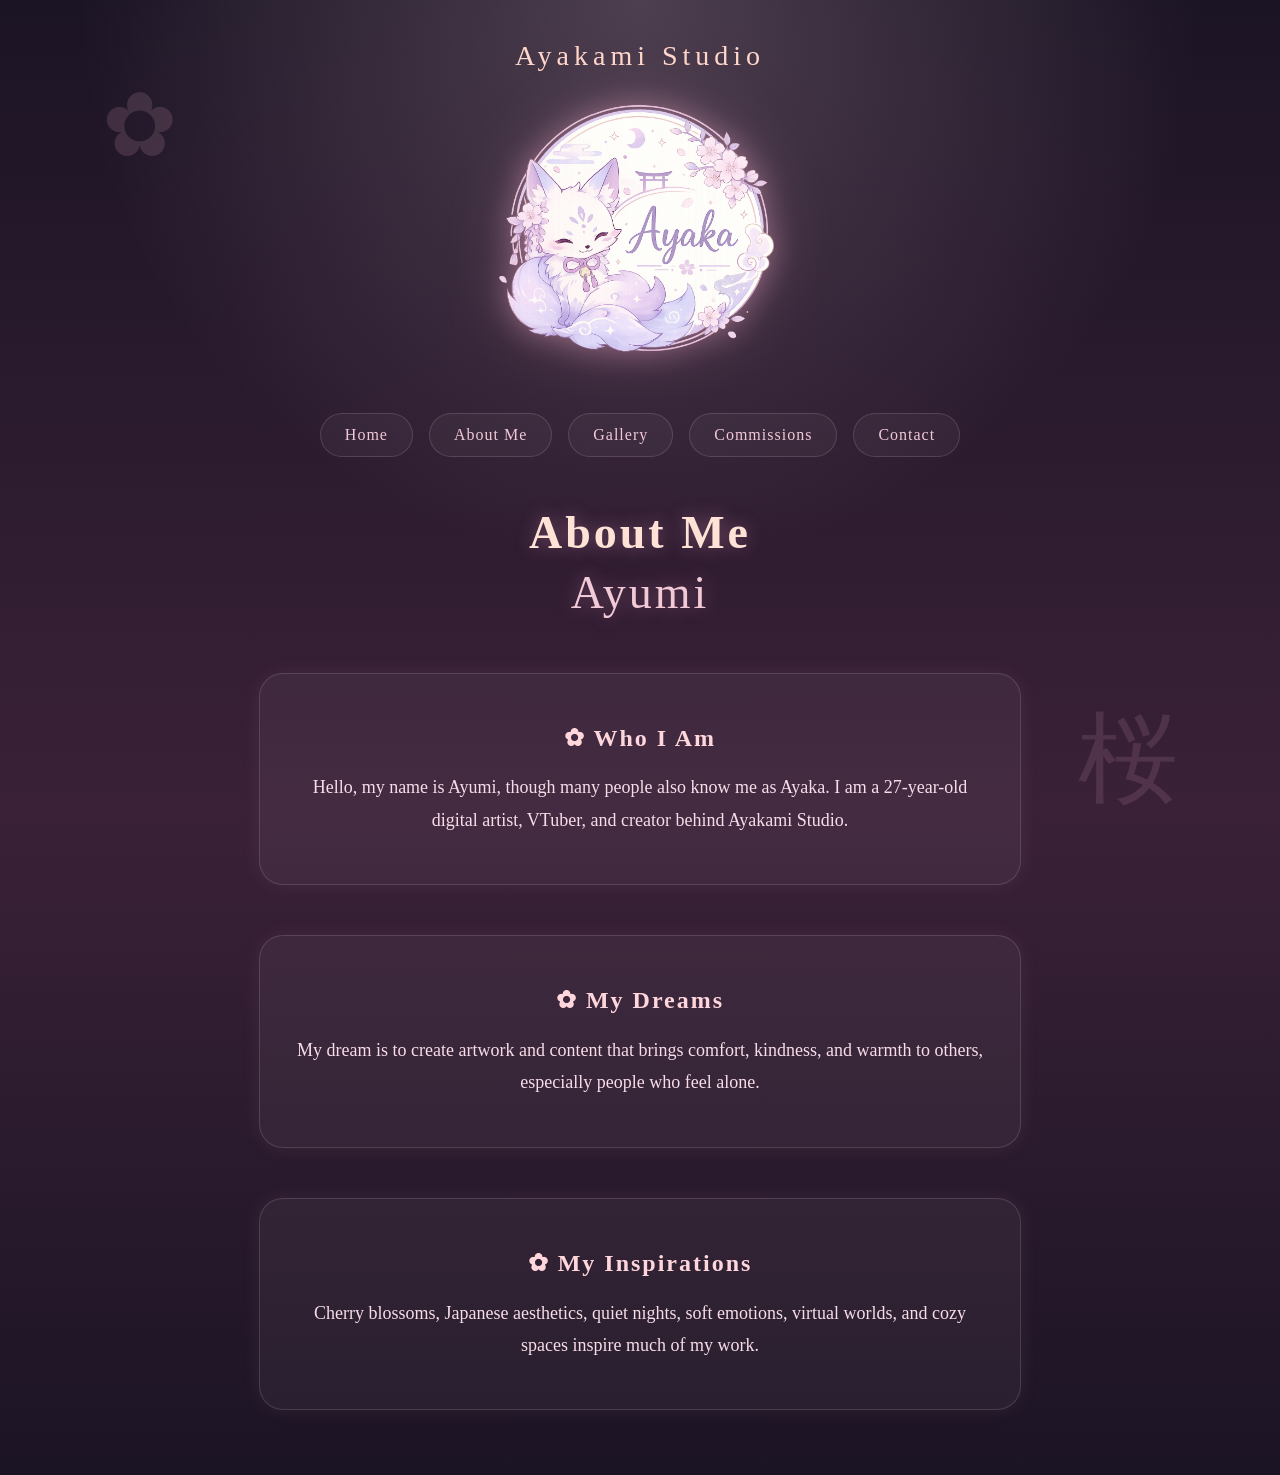
==== commit d1512a42: "Rebuild Ayakami Studio website" ====
--- a/about.html
+++ b/about.html
@@ -1,74 +1,63 @@
-<!DOCTYPE html>
-<html lang="en">
-
-<head>
-    <meta charset="UTF-8">
-    <meta name="viewport" content="width=device-width, initial-scale=1.0">
-    <title>About Me | Ayakami Studio</title>
-
-    <link rel="stylesheet" href="css/style.css">
-</head>
-
-<body>
-
-    <main class="home">
-
-        <p class="studio-name">Ayakami Studio</p>
-
-        <img src="images/logo.png" alt="Ayakami Studio Logo" class="logo">
-
-        <nav>
-            <a href="index.html">Home</a>
-            <a href="about.html">About Me</a>
-            <a href="gallery.html">Gallery</a>
-            <a href="commissions.html">Commissions</a>
-            <a href="contact.html">Contact</a>
-        </nav>
-
-        <section class="name-block">
-            <h1>About Me</h1>
-            <p class="japanese-name">私について</p>
-        </section>
-
-        <div class="about-card">
-            <h2>✿ Who I Am</h2>
-
-            <p>
-                Hello, my name is Ayumi, though many people also know me as Ayaka.
-                I am a 27-year-old digital artist, VTuber, and creator behind
-                Ayakami Studio.
-            </p>
-        </div>
-
-        <div class="about-card">
-            <h2>✿ My Dreams</h2>
-
-            <p>
-                My dream is to create artwork, characters, and content that
-                bring comfort, kindness, and warmth to others.
-            </p>
-        </div>
-
-        <div class="about-card">
-            <h2>✿ My Inspirations</h2>
-
-            <p>
-                Cherry blossoms, quiet nights, Japanese aesthetics,
-                emotional storytelling, and cozy spaces inspire my work.
-            </p>
-        </div>
-
-        <div class="about-card">
-            <h2>✿ A Message From Me</h2>
-
-            <p>
-                If my art or content can help even one person feel less alone,
-                then I feel I have succeeded.
-            </p>
-        </div>
-
-    </main>
-
-</body>
-
-</html>
+<!DOCTYPE html>
+<html lang="en">
+
+<head>
+  <meta charset="UTF-8" />
+  <meta name="viewport" content="width=device-width, initial-scale=1.0" />
+
+  <title>About | Ayakami Studio</title>
+
+  <link rel="stylesheet" href="css/style.css" />
+</head>
+
+<body>
+
+  <main class="home">
+
+    <p class="studio-name">Ayakami Studio</p>
+
+    <img src="images/logo.png" alt="Ayakami Studio Logo" class="logo">
+
+    <nav>
+      <a href="index.html">Home</a>
+      <a href="about.html">About Me</a>
+      <a href="gallery.html">Gallery</a>
+      <a href="commissions.html">Commissions</a>
+      <a href="contact.html">Contact</a>
+    </nav>
+
+    <section class="name-block">
+      <h1>About Me</h1>
+      <p>Ayumi</p>
+    </section>
+
+    <div class="about-card">
+      <h2>✿ Who I Am</h2>
+      <p>
+        Hello, my name is Ayumi, though many people also know me as Ayaka.
+        I am a 27-year-old digital artist, VTuber, and creator behind
+        Ayakami Studio.
+      </p>
+    </div>
+
+    <div class="about-card">
+      <h2>✿ My Dreams</h2>
+      <p>
+        My dream is to create artwork and content that brings comfort,
+        kindness, and warmth to others, especially people who feel alone.
+      </p>
+    </div>
+
+    <div class="about-card">
+      <h2>✿ My Inspirations</h2>
+      <p>
+        Cherry blossoms, Japanese aesthetics, quiet nights, soft emotions,
+        virtual worlds, and cozy spaces inspire much of my work.
+      </p>
+    </div>
+
+  </main>
+
+</body>
+
+</html>
--- a/css/style.css
+++ b/css/style.css
@@ -1,303 +1,479 @@
-/* ==========================
-   Global Theme
-========================== */
-
-body {
-    margin: 0;
-    min-height: 100vh;
-    font-family: Georgia, serif;
-
-    background:
-        radial-gradient(circle at top,
-            rgba(255, 214, 232, 0.22),
-            transparent 35%),
-        linear-gradient(180deg,
-            #1b1424,
-            #3a2138 55%,
-            #1b1424);
-
-    color: #fff7f0;
-}
-
-body::before {
-    content: "✿";
-    position: fixed;
-    top: 8%;
-    left: 8%;
-    font-size: 90px;
-    color: rgba(255, 190, 210, 0.14);
-    pointer-events: none;
-}
-
-body::after {
-    content: "桜";
-    position: fixed;
-    bottom: 8%;
-    right: 8%;
-    font-size: 100px;
-    color: rgba(255, 190, 210, 0.12);
-    pointer-events: none;
-}
-
-/* ==========================
-   Layout
-========================== */
-
-.home {
-    min-height: 100vh;
-    display: flex;
-    flex-direction: column;
-    align-items: center;
-    text-align: center;
-
-    padding: 40px 20px;
-}
-
-/* ==========================
-   Studio Title + Logo
-========================== */
-
-.studio-name {
-    margin: 0 0 20px;
-    font-size: 28px;
-    letter-spacing: 5px;
-    color: #ffd6c9;
-}
-
-.logo {
-    width: 350px;
-    max-width: 80%;
-    height: auto;
-    margin-bottom: 30px;
-
-    filter:
-        drop-shadow(0 0 10px rgba(255, 180, 210, 0.3)) drop-shadow(0 0 25px rgba(255, 180, 210, 0.15));
-}
-
-/* ==========================
-   Navigation
-========================== */
-
-nav {
-    margin-bottom: 50px;
-}
-
-nav a {
-    color: #f2c9d7;
-    text-decoration: none;
-
-    display: inline-block;
-    margin: 6px;
-    padding: 10px 24px;
-
-    border-radius: 30px;
-    background: rgba(255, 255, 255, 0.05);
-    border: 1px solid rgba(255, 214, 232, 0.15);
-
-    transition: 0.3s ease;
-}
-
-nav a:hover {
-    background: rgba(255, 255, 255, 0.12);
-    box-shadow: 0 0 12px rgba(255, 190, 210, 0.2);
-}
-
-/* ==========================
-   Page Titles
-========================== */
-
-.name-block {
-    margin-bottom: 24px;
-}
-
-.name-block h1,
-.japanese-name {
-    margin: 0;
-    font-size: 48px;
-    line-height: 1.25;
-    letter-spacing: 3px;
-    color: #ffe2d6;
-    text-shadow: 0 0 18px rgba(255, 170, 205, 0.35);
-}
-
-.japanese-name {
-    color: #f2c9d7;
-}
-
-/* ==========================
-   Text
-========================== */
-
-.tagline {
-    margin: 0 0 28px;
-    font-size: 18px;
-    letter-spacing: 3px;
-    text-transform: uppercase;
-    color: #d8a7b1;
-}
-
-.welcome {
-    max-width: 650px;
-    margin: 0 0 35px;
-    font-size: 20px;
-    line-height: 1.6;
-    color: #f8dce8;
-}
-
-.closing {
-    max-width: 700px;
-    margin-top: 40px;
-    font-style: italic;
-    line-height: 1.7;
-    color: #d8a7b1;
-}
-
-/* ==========================
-   Cards
-========================== */
-
-.about-card,
-.contact-card {
-    width: 700px;
-    max-width: 90%;
-
-    margin: 25px 0;
-    padding: 30px;
-
-    background: rgba(255, 220, 235, 0.05);
-    border: 1px solid rgba(255, 220, 235, 0.15);
-    border-radius: 24px;
-
-    box-shadow: 0 0 20px rgba(255, 180, 210, 0.08);
-}
-
-.about-card h2,
-.contact-card h2 {
-    margin-top: 0;
-    margin-bottom: 20px;
-
-    color: #ffd6dc;
-    letter-spacing: 2px;
-}
-
-.about-card p,
-.contact-card p {
-    line-height: 1.8;
-    color: #f8dce8;
-    font-size: 18px;
-}
-
-/* ==========================
-   Contact Page
-========================== */
-
-.contact-card p {
-    display: flex;
-    align-items: center;
-    margin: 14px 0;
-}
-
-.contact-card i {
-    width: 30px;
-    margin-right: 12px;
-}
-
-.discord {
-    color: #5865F2;
-}
-
-.twitch {
-    color: #9146FF;
-}
-
-.twitter {
-    color: #e8e8e8;
-}
-
-.reddit {
-    color: #FF4500;
-}
-
-.vgen {
-    color: #ff93c9;
-}
-
-.kofi {
-    color: #29ABE0;
-}
-
-.email {
-    color: #ffd6dc;
-}
-
-.commissions {
-    color: #7CFFB2;
-}
-
-.collabs {
-    color: #8FD8FF;
-}
-
-.business {
-    color: #FFE08A;
-}
-
-/* ==========================
-   Gallery Page
-========================== */
-
-.gallery-grid {
-    width: 900px;
-    max-width: 95%;
-    margin-top: 40px;
-
-    display: grid;
-    grid-template-columns: repeat(3, 1fr);
-    gap: 22px;
-}
-
-.gallery-item {
-    min-height: 180px;
-
-    display: flex;
-    align-items: center;
-    justify-content: center;
-
-    background: rgba(255, 220, 235, 0.05);
-    border: 1px solid rgba(255, 220, 235, 0.15);
-    border-radius: 24px;
-
-    color: #f8dce8;
-    box-shadow: 0 0 20px rgba(255, 180, 210, 0.08);
-}
-
-/* ==========================
-   Mobile
-========================== */
-
-@media (max-width: 800px) {
-    .gallery-grid {
-        grid-template-columns: 1fr;
-    }
-}
-
-@media (max-width: 700px) {
-
-    .name-block h1,
-    .japanese-name {
-        font-size: 34px;
-    }
-
-    .logo {
-        width: 250px;
-    }
-
-    .welcome {
-        font-size: 18px;
-    }
-
-    .about-card,
-    .contact-card {
-        padding: 20px;
-    }
-}
+/* ==========================
+   Start Global Theme
+========================== */
+
+body {
+  margin: 0;
+  min-height: 100vh;
+
+  font-family: Georgia, serif;
+
+  background:
+    radial-gradient(circle at top,
+      rgba(255, 214, 232, 0.22),
+      transparent 35%),
+    linear-gradient(180deg,
+      #1b1424,
+      #3a2138 55%,
+      #1b1424);
+
+  color: #fff7f0;
+}
+
+body::before {
+  content: "✿";
+
+  position: fixed;
+
+  top: 8%;
+  left: 8%;
+
+  font-size: 90px;
+
+  color: rgba(255, 190, 210, 0.14);
+
+  pointer-events: none;
+}
+
+body::after {
+  content: "桜";
+
+  position: fixed;
+
+  bottom: 8%;
+  right: 8%;
+
+  font-size: 100px;
+
+  color: rgba(255, 190, 210, 0.12);
+
+  pointer-events: none;
+}
+
+/* ==========================
+   End Global Theme
+========================== */
+
+
+
+/* ==========================
+   Start Main Layout
+========================== */
+
+.home {
+  min-height: 100vh;
+
+  display: flex;
+  flex-direction: column;
+
+  align-items: center;
+  justify-content: center;
+
+  text-align: center;
+
+  padding: 40px 20px;
+}
+
+/* ==========================
+   End Main Layout
+========================== */
+
+
+
+/* ==========================
+   Start Studio Name
+========================== */
+
+.studio-name {
+  margin: 0 0 20px;
+
+  font-size: 28px;
+
+  letter-spacing: 5px;
+
+  color: #ffd6c9;
+}
+
+/* ==========================
+   End Studio Name
+========================== */
+
+
+
+/* ==========================
+   Start Logo
+========================== */
+
+.logo {
+  width: 420px;
+
+  max-width: 85%;
+
+  height: auto;
+
+  margin-bottom: 35px;
+
+  filter:
+    drop-shadow(0 0 15px rgba(255, 180, 210, 0.4)) drop-shadow(0 0 30px rgba(255, 180, 210, 0.2));
+}
+
+/* ==========================
+   End Logo
+========================== */
+
+
+
+/* ==========================
+   Start Navigation
+========================== */
+
+nav {
+  margin-bottom: 40px;
+}
+
+nav a {
+  display: inline-block;
+
+  margin: 6px;
+  padding: 12px 24px;
+
+  color: #f2c9d7;
+
+  text-decoration: none;
+
+  background: rgba(255, 255, 255, 0.04);
+
+  border: 1px solid rgba(255, 214, 232, 0.15);
+
+  border-radius: 30px;
+
+  letter-spacing: 1px;
+
+  transition:
+    background 0.3s ease,
+    transform 0.3s ease,
+    box-shadow 0.3s ease;
+}
+
+nav a:hover {
+  background: rgba(255, 214, 232, 0.12);
+
+  transform: translateY(-2px);
+
+  box-shadow:
+    0 0 12px rgba(255, 190, 210, 0.25),
+    0 0 24px rgba(255, 190, 210, 0.10);
+
+  color: white;
+}
+
+/* ==========================
+   End Navigation
+========================== */
+
+
+
+/* ==========================
+   Start Name Block
+========================== */
+
+.name-block {
+  margin-bottom: 25px;
+}
+
+.name-block h1,
+.name-block p {
+  margin: 0;
+
+  font-size: 46px;
+
+  line-height: 1.3;
+
+  letter-spacing: 3px;
+
+  color: #ffe2d6;
+
+  text-shadow:
+    0 0 18px rgba(255, 170, 205, 0.35);
+}
+
+.name-block p {
+  color: #f2c9d7;
+}
+
+/* ==========================
+   End Name Block
+========================== */
+
+
+
+/* ==========================
+   Start Tagline
+========================== */
+
+.tagline {
+  margin: 25px 0;
+
+  font-size: 18px;
+
+  letter-spacing: 3px;
+
+  text-transform: uppercase;
+
+  color: #d8a7b1;
+}
+
+/* ==========================
+   End Tagline
+========================== */
+
+
+
+/* ==========================
+   Start Welcome Text
+========================== */
+
+.welcome {
+  max-width: 650px;
+
+  margin: 0;
+
+  font-size: 20px;
+
+  line-height: 1.7;
+
+  color: #f8dce8;
+}
+
+/* ==========================
+   End Welcome Text
+========================== */
+
+
+
+/* ==========================
+   Start About Cards
+========================== */
+
+.about-card {
+  width: 700px;
+
+  max-width: 90%;
+
+  margin: 25px 0;
+
+  padding: 30px;
+
+  background: rgba(255, 220, 235, 0.05);
+
+  border: 1px solid rgba(255, 220, 235, 0.15);
+
+  border-radius: 24px;
+
+  box-shadow:
+    0 0 20px rgba(255, 180, 210, 0.08);
+}
+
+.about-card h2 {
+  color: #ffd6dc;
+
+  letter-spacing: 2px;
+}
+
+.about-card p {
+  color: #f8dce8;
+
+  line-height: 1.8;
+
+  font-size: 18px;
+}
+
+/* ==========================
+   End About Cards
+========================== */
+
+
+
+/* ==========================
+   Start Contact Cards
+========================== */
+
+.contact-card {
+  width: 700px;
+
+  max-width: 90%;
+
+  margin: 25px 0;
+
+  padding: 30px;
+
+  background: rgba(255, 220, 235, 0.05);
+
+  border: 1px solid rgba(255, 220, 235, 0.15);
+
+  border-radius: 24px;
+
+  box-shadow:
+    0 0 20px rgba(255, 180, 210, 0.08);
+}
+
+.contact-card h2 {
+  color: #ffd6dc;
+
+  letter-spacing: 2px;
+}
+
+.contact-card p {
+  display: flex;
+
+  align-items: center;
+
+  gap: 12px;
+
+  margin: 16px 0;
+
+  font-size: 18px;
+}
+
+.contact-card i {
+  width: 28px;
+}
+
+/* ==========================
+   End Contact Cards
+========================== */
+
+
+
+/* ==========================
+   Start Contact Colors
+========================== */
+
+.discord {
+  color: #5865F2;
+}
+
+.twitch {
+  color: #9146FF;
+}
+
+.twitter {
+  color: #f0f0f0;
+}
+
+.reddit {
+  color: #FF4500;
+}
+
+.vgen {
+  color: #ff93c9;
+}
+
+.kofi {
+  color: #29ABE0;
+}
+
+.email {
+  color: #ffd6dc;
+}
+
+.commission-status {
+  color: #7CFFB2;
+}
+
+.collaboration {
+  color: #8FD8FF;
+}
+
+/* ==========================
+   End Contact Colors
+========================== */
+
+
+
+/* ==========================
+   Start Closing Text
+========================== */
+
+.closing {
+  margin-top: 40px;
+
+  color: #d8a7b1;
+
+  font-style: italic;
+}
+
+/* ==========================
+   End Closing Text
+========================== */
+
+/* ==========================
+   Start Gallery
+========================== */
+
+.gallery-grid {
+  width: 900px;
+  max-width: 95%;
+
+  margin-top: 40px;
+
+  display: grid;
+  grid-template-columns: repeat(3, 1fr);
+  gap: 22px;
+}
+
+.gallery-item {
+  min-height: 180px;
+
+  display: flex;
+  align-items: center;
+  justify-content: center;
+
+  background: rgba(255, 220, 235, 0.05);
+
+  border: 1px solid rgba(255, 220, 235, 0.15);
+
+  border-radius: 24px;
+
+  color: #f8dce8;
+
+  box-shadow:
+    0 0 20px rgba(255, 180, 210, 0.08);
+}
+
+/* ==========================
+   End Gallery
+========================== */
+
+/* ==========================
+   Start Mobile
+========================== */
+
+@media (max-width: 700px) {
+
+  .logo {
+    width: 280px;
+  }
+
+  .name-block h1,
+  .name-block p {
+    font-size: 34px;
+  }
+
+  .welcome {
+    font-size: 18px;
+  }
+
+  nav a {
+    padding: 10px 18px;
+  }
+
+  .about-card,
+  .contact-card {
+    padding: 20px;
+  }
+}
+
+/* ==========================
+   End Mobile
+========================== */
